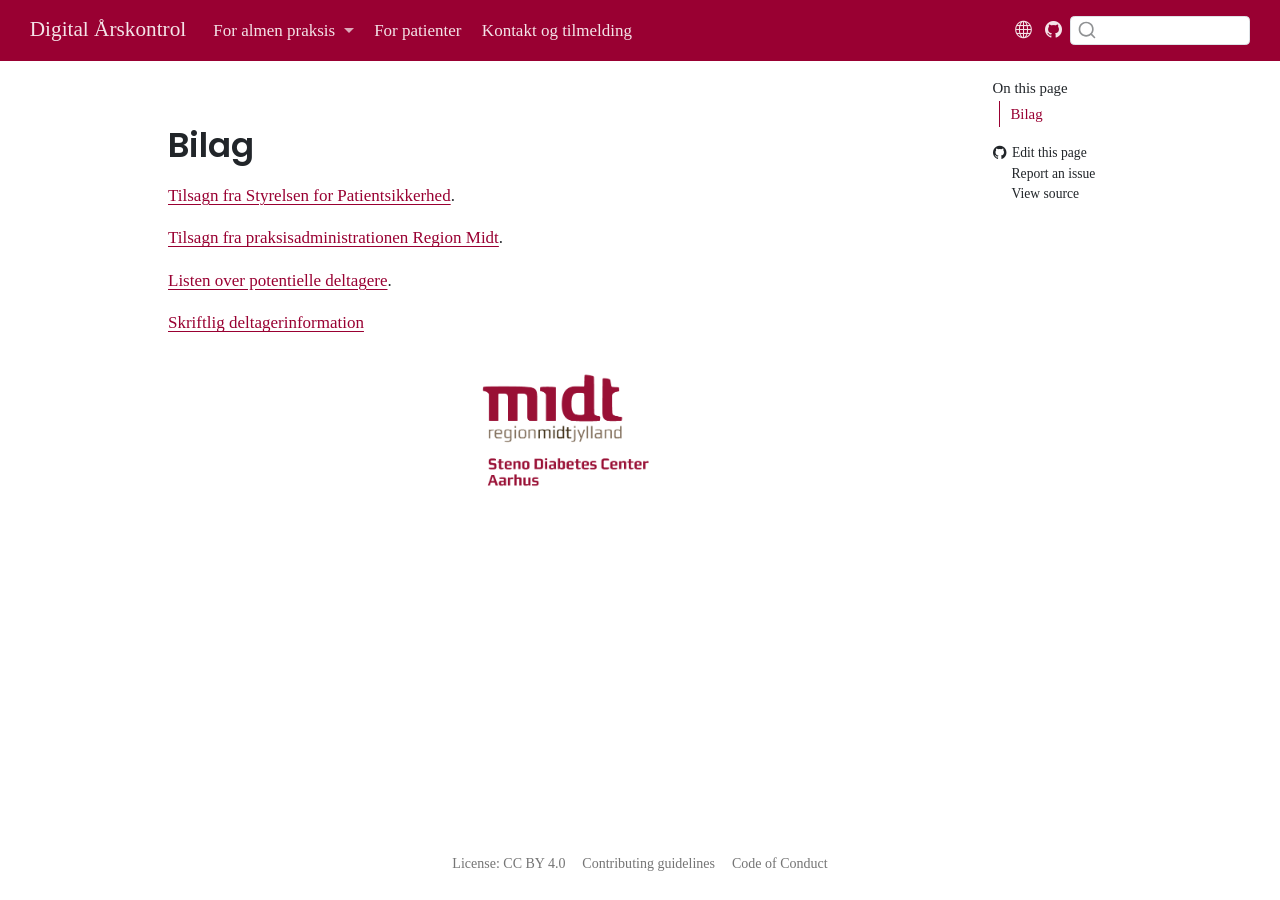
==== bilag.html @ 3ee619b7 "Built site for gh-pages" ====
<!DOCTYPE html>
<html xmlns="http://www.w3.org/1999/xhtml" lang="en" xml:lang="en"><head>

<meta charset="utf-8">
<meta name="generator" content="quarto-1.10.18">

<meta name="viewport" content="width=device-width, initial-scale=1.0, user-scalable=yes">


<title>bilag – Digital Årskontrol</title>
<style>
/* Default styles provided by pandoc.
** See https://pandoc.org/MANUAL.html#variables-for-html for config info.
*/
span.smallcaps{font-variant: small-caps;}
div.columns{display: flex; gap: 1.5em;}
div.column{flex: auto;}
@media screen {
div.columns{gap: min(4vw, 1.5em);}
div.column{overflow-x: auto;}
}
div.hanging-indent{margin-left: 1.5em; text-indent: -1.5em;}
ul.task-list{list-style: none;}
ul.task-list li input[type="checkbox"] {
  width: 0.8em;
  margin: 0 0.8em 0.2em -1em; /* quarto-specific, see https://github.com/quarto-dev/quarto-cli/issues/4556 */ 
  vertical-align: middle;
}
</style>


<script src="site_libs/quarto-nav/quarto-nav.js"></script>
<script src="site_libs/clipboard/clipboard.min.js"></script>
<script src="site_libs/quarto-search/autocomplete.umd.js"></script>
<script src="site_libs/quarto-search/fuse.min.js"></script>
<script src="site_libs/quarto-search/quarto-search.js"></script>
<meta name="quarto:offset" content="./">
<script src="site_libs/quarto-html/quarto.js" type="module"></script>
<script src="site_libs/quarto-html/tabsets/tabsets.js" type="module"></script>
<script src="site_libs/quarto-html/popper.min.js"></script>
<script src="site_libs/quarto-html/tippy.umd.min.js"></script>
<script src="site_libs/quarto-html/anchor.min.js"></script>
<link href="site_libs/quarto-html/tippy.css" rel="stylesheet">
<link href="site_libs/quarto-html/quarto-syntax-highlighting-6a537fba8eaf0f87500e2e8a30aa56d9.css" rel="stylesheet" class="quarto-color-scheme" id="quarto-text-highlighting-styles">
<link href="site_libs/quarto-html/quarto-syntax-highlighting-dark-b540b6f04bd439ed7a1e576ece92db15.css" rel="stylesheet" class="quarto-color-scheme quarto-color-alternate" id="quarto-text-highlighting-styles">
<link href="site_libs/quarto-html/quarto-syntax-highlighting-6a537fba8eaf0f87500e2e8a30aa56d9.css" rel="stylesheet" class="quarto-color-scheme-extra" id="quarto-text-highlighting-styles">
<script src="site_libs/bootstrap/bootstrap.min.js"></script>
<link href="site_libs/bootstrap/bootstrap-icons.css" rel="stylesheet">
<link href="site_libs/bootstrap/bootstrap-2b7deeaa5066f320f61ca3f74873b602.min.css" rel="stylesheet" append-hash="true" class="quarto-color-scheme" id="quarto-bootstrap" data-mode="light">
<link href="site_libs/bootstrap/bootstrap-dark-0036a1c053b35951e8bd980db499c8ec.min.css" rel="stylesheet" append-hash="true" class="quarto-color-scheme quarto-color-alternate" id="quarto-bootstrap" data-mode="light">
<link href="site_libs/bootstrap/bootstrap-2b7deeaa5066f320f61ca3f74873b602.min.css" rel="stylesheet" append-hash="true" class="quarto-color-scheme-extra" id="quarto-bootstrap" data-mode="light">
<script id="quarto-search-options" type="application/json">{
  "location": "navbar",
  "copy-button": false,
  "collapse-after": 3,
  "panel-placement": "end",
  "type": "textbox",
  "limit": 50,
  "keyboard-shortcut": [
    "f",
    "/",
    "s"
  ],
  "language": {
    "search-no-results-text": "No results",
    "search-matching-documents-text": "matching documents",
    "search-copy-link-title": "Copy link to search",
    "search-hide-matches-text": "Hide additional matches",
    "search-more-match-text": "more match in this document",
    "search-more-matches-text": "more matches in this document",
    "search-clear-button-title": "Clear",
    "search-text-placeholder": "",
    "search-detached-cancel-button-title": "Cancel",
    "search-submit-button-title": "Submit",
    "search-label": "Search"
  }
}</script>


</head>

<body class="nav-fixed quarto-light">

<div id="quarto-search-results"></div>
  <header id="quarto-header" class="headroom fixed-top">
    <nav class="navbar navbar-expand-lg " data-bs-theme="dark">
      <div class="navbar-container container-fluid">
      <div class="navbar-brand-container mx-auto">
    <a class="navbar-brand" href="./index.html">
    <span class="navbar-title">Digital Årskontrol</span>
    </a>
  </div>
            <div id="quarto-search" class="" title="Search"></div>
          <button class="navbar-toggler" type="button" data-bs-toggle="collapse" data-bs-target="#navbarCollapse" aria-controls="navbarCollapse" role="menu" aria-expanded="false" aria-label="Toggle navigation" onclick="if (window.quartoToggleHeadroom) { window.quartoToggleHeadroom(); }">
  <span class="navbar-toggler-icon"></span>
</button>
          <div class="collapse navbar-collapse" id="navbarCollapse">
            <ul class="navbar-nav navbar-nav-scroll me-auto">
  <li class="nav-item dropdown ">
    <a class="nav-link dropdown-toggle" href="#" id="nav-menu-for-almen-praksis" role="link" data-bs-toggle="dropdown" aria-expanded="false">
 <span class="menu-text">For almen praksis</span>
    </a>
    <ul class="dropdown-menu" aria-labelledby="nav-menu-for-almen-praksis">    
        <li>
    <a class="dropdown-item" href="./for-almen-praksis.html">
 <span class="dropdown-text">For almen praksis</span></a>
  </li>  
        <li>
    <a class="dropdown-item" href="./mere-om-projektet.html">
 <span class="dropdown-text">Mere om projektet</span></a>
  </li>  
        <li>
    <a class="dropdown-item" href="./bilag.html">
 <span class="dropdown-text">Bilag</span></a>
  </li>  
    </ul>
  </li>
  <li class="nav-item">
    <a class="nav-link" href="./for-patienter.html"> 
<span class="menu-text">For patienter</span></a>
  </li>  
  <li class="nav-item">
    <a class="nav-link" href="./kontakt.html"> 
<span class="menu-text">Kontakt og tilmelding</span></a>
  </li>  
</ul>
          </div> <!-- /navcollapse -->
            <div class="quarto-navbar-tools">
    <a href="https://steno-aarhus.github.io" title="" class="quarto-navigation-tool px-1" aria-label="Globe icon: Link to the Steno Aarhus GitHub landing webpage for all other Steno Aarhus projects"><i class="bi bi-globe"></i></a>
    <a href="https://github.com/steno-aarhus/digital-aarskontrol" title="" class="quarto-navigation-tool px-1" aria-label=""><i class="bi bi-github"></i></a>
</div>
      </div> <!-- /container-fluid -->
    </nav>
</header>
<!-- content -->
<div id="quarto-content" class="quarto-container page-columns page-rows-contents page-layout-article page-navbar">
<!-- sidebar -->
<!-- margin-sidebar -->
    <div id="quarto-margin-sidebar" class="sidebar margin-sidebar">
        <nav id="TOC" role="doc-toc" class="toc-active">
    <h2 id="toc-title">On this page</h2>
   
  <ul>
  <li><a href="#bilag" id="toc-bilag" class="nav-link active" data-scroll-target="#bilag">Bilag</a></li>
  </ul>
<div class="toc-actions"><ul><li><a href="https://github.com/steno-aarhus/digital-aarskontrol/edit/main/bilag.qmd" class="toc-action"><i class="bi bi-github"></i>Edit this page</a></li><li><a href="https://github.com/steno-aarhus/digital-aarskontrol/issues/new" class="toc-action"><i class="bi empty"></i>Report an issue</a></li><li><a href="https://github.com/steno-aarhus/digital-aarskontrol/blob/main/bilag.qmd" class="toc-action"><i class="bi empty"></i>View source</a></li></ul></div></nav>
    </div>
<!-- main -->
<main class="content" id="quarto-document-content"><header id="title-block-header" class="quarto-title-block"></header>




<section id="bilag" class="level1">
<h1>Bilag</h1>
<p><a href="https://drive.google.com/file/d/1lb2u4u6OQ1_8lsbzrB3dbheP6NS4rtYb/view?usp=sharing">Tilsagn fra Styrelsen for Patientsikkerhed</a>.</p>
<p><a href="https://drive.google.com/file/d/1naj3i651xArDDLVoObYqJye5XATgmdpR/view?usp=sharing">Tilsagn fra praksisadministrationen Region Midt</a>.</p>
<p><a href="https://drive.google.com/file/d/1-sNtS9V3llMdWWPsRGAHAzpG24nXJKzT/view?usp=sharing">Listen over potentielle deltagere</a>.</p>
<p><a href="https://github.com/steno-aarhus/digital-aarskontrol/blob/main/dokumenter/Bilag5.%20Skriftlig%20Deltagerinformation.%20Version%202%2005052026%20REN.pdf">Skriftlig deltagerinformation</a></p>
<div class="text-center">
<p><img src="./images/rm-logo.png" class="img-fluid" width="200"></p>
</div>


</section>

</main> <!-- /main -->
<script id="quarto-html-after-body" type="application/javascript">
  window.document.addEventListener("DOMContentLoaded", function (event) {
    const icon = "";
    const anchorJS = new window.AnchorJS();
    anchorJS.options = {
      placement: 'right',
      icon: icon
    };
    anchorJS.add('.anchored');
    const isCodeAnnotation = (el) => {
      for (const clz of el.classList) {
        if (clz.startsWith('code-annotation-')) {                     
          return true;
        }
      }
      return false;
    }
    const onCopySuccess = function(e) {
      // button target
      const button = e.trigger;
      // don't keep focus
      button.blur();
      // flash "checked"
      button.classList.add('code-copy-button-checked');
      var currentTitle = button.getAttribute("title");
      button.setAttribute("title", "Copied!");
      let tooltip;
      if (window.bootstrap) {
        button.setAttribute("data-bs-toggle", "tooltip");
        button.setAttribute("data-bs-placement", "left");
        button.setAttribute("data-bs-title", "Copied!");
        tooltip = new bootstrap.Tooltip(button, 
          { trigger: "manual", 
            customClass: "code-copy-button-tooltip",
            offset: [0, -8]});
        tooltip.show();    
      }
      setTimeout(function() {
        if (tooltip) {
          tooltip.hide();
          button.removeAttribute("data-bs-title");
          button.removeAttribute("data-bs-toggle");
          button.removeAttribute("data-bs-placement");
        }
        button.setAttribute("title", currentTitle);
        button.classList.remove('code-copy-button-checked');
      }, 1000);
      // clear code selection
      e.clearSelection();
    }
    const getTextToCopy = function(trigger) {
      const outerScaffold = trigger.parentElement.cloneNode(true);
      const codeEl = outerScaffold.querySelector('code');
      for (const childEl of codeEl.children) {
        if (isCodeAnnotation(childEl)) {
          childEl.remove();
        }
      }
      return codeEl.innerText;
    }
    const clipboard = new window.ClipboardJS('.code-copy-button:not([data-in-quarto-modal])', {
      text: getTextToCopy
    });
    clipboard.on('success', onCopySuccess);
    if (window.document.getElementById('quarto-embedded-source-code-modal')) {
      const clipboardModal = new window.ClipboardJS('.code-copy-button[data-in-quarto-modal]', {
        text: getTextToCopy,
        container: window.document.getElementById('quarto-embedded-source-code-modal')
      });
      clipboardModal.on('success', onCopySuccess);
    }
      var localhostRegex = new RegExp(/^(?:http|https):\/\/localhost\:?[0-9]*\//);
      var mailtoRegex = new RegExp(/^mailto:/);
        var filterRegex = new RegExp("https:\/\/steno-aarhus\.github\.io\/digital-aarskontrol\/");
      var isInternal = (href) => {
          return filterRegex.test(href) || localhostRegex.test(href) || mailtoRegex.test(href);
      }
      // Inspect non-navigation links and adorn them if external
     var links = window.document.querySelectorAll('a[href]:not(.nav-link):not(.navbar-brand):not(.toc-action):not(.sidebar-link):not(.sidebar-item-toggle):not(.pagination-link):not(.no-external):not([aria-hidden]):not(.dropdown-item):not(.quarto-navigation-tool):not(.about-link)');
      for (var i=0; i<links.length; i++) {
        const link = links[i];
        if (!isInternal(link.href)) {
          // undo the damage that might have been done by quarto-nav.js in the case of
          // links that we want to consider external
          if (link.dataset.originalHref !== undefined) {
            link.href = link.dataset.originalHref;
          }
        }
      }
    function tippyHover(el, contentFn, onTriggerFn, onUntriggerFn) {
      const config = {
        allowHTML: true,
        maxWidth: 500,
        delay: 100,
        arrow: false,
        appendTo: function(el) {
            return el.parentElement;
        },
        interactive: true,
        interactiveBorder: 10,
        theme: 'quarto',
        placement: 'bottom-start',
      };
      if (contentFn) {
        config.content = contentFn;
      }
      if (onTriggerFn) {
        config.onTrigger = onTriggerFn;
      }
      if (onUntriggerFn) {
        config.onUntrigger = onUntriggerFn;
      }
      window.tippy(el, config); 
    }
    const noterefs = window.document.querySelectorAll('a[role="doc-noteref"]');
    for (var i=0; i<noterefs.length; i++) {
      const ref = noterefs[i];
      tippyHover(ref, function() {
        // use id or data attribute instead here
        let href = ref.getAttribute('data-footnote-href') || ref.getAttribute('href');
        try { href = new URL(href).hash; } catch {}
        const id = href.replace(/^#\/?/, "");
        const note = window.document.getElementById(id);
        if (note) {
          return note.innerHTML;
        } else {
          return "";
        }
      });
    }
    const xrefs = window.document.querySelectorAll('a.quarto-xref');
    const processXRef = (id, note) => {
      // Strip column container classes
      const stripColumnClz = (el) => {
        el.classList.remove("page-full", "page-columns");
        if (el.children) {
          for (const child of el.children) {
            stripColumnClz(child);
          }
        }
      }
      stripColumnClz(note)
      if (id === null || id.startsWith('sec-')) {
        // Special case sections, only their first couple elements
        const container = document.createElement("div");
        if (note.children && note.children.length > 2) {
          container.appendChild(note.children[0].cloneNode(true));
          for (let i = 1; i < note.children.length; i++) {
            const child = note.children[i];
            if (child.tagName === "P" && child.innerText === "") {
              continue;
            } else {
              container.appendChild(child.cloneNode(true));
              break;
            }
          }
          if (window.Quarto?.typesetMath) {
            window.Quarto.typesetMath(container);
          }
          return container.innerHTML
        } else {
          if (window.Quarto?.typesetMath) {
            window.Quarto.typesetMath(note);
          }
          return note.innerHTML;
        }
      } else {
        // Remove any anchor links if they are present
        const anchorLink = note.querySelector('a.anchorjs-link');
        if (anchorLink) {
          anchorLink.remove();
        }
        if (window.Quarto?.typesetMath) {
          window.Quarto.typesetMath(note);
        }
        if (note.classList.contains("callout")) {
          return note.outerHTML;
        } else {
          return note.innerHTML;
        }
      }
    }
    for (var i=0; i<xrefs.length; i++) {
      const xref = xrefs[i];
      tippyHover(xref, undefined, function(instance) {
        instance.disable();
        let url = xref.getAttribute('href');
        let hash = undefined; 
        if (url.startsWith('#')) {
          hash = url;
        } else {
          try { hash = new URL(url).hash; } catch {}
        }
        if (hash) {
          const id = hash.replace(/^#\/?/, "");
          const note = window.document.getElementById(id);
          if (note !== null) {
            try {
              const html = processXRef(id, note.cloneNode(true));
              instance.setContent(html);
            } finally {
              instance.enable();
              instance.show();
            }
          } else {
            // See if we can fetch this
            fetch(url.split('#')[0])
            .then(res => res.text())
            .then(html => {
              const parser = new DOMParser();
              const htmlDoc = parser.parseFromString(html, "text/html");
              const note = htmlDoc.getElementById(id);
              if (note !== null) {
                const html = processXRef(id, note);
                instance.setContent(html);
              } 
            }).finally(() => {
              instance.enable();
              instance.show();
            });
          }
        } else {
          // See if we can fetch a full url (with no hash to target)
          // This is a special case and we should probably do some content thinning / targeting
          fetch(url)
          .then(res => res.text())
          .then(html => {
            const parser = new DOMParser();
            const htmlDoc = parser.parseFromString(html, "text/html");
            const note = htmlDoc.querySelector('main.content');
            if (note !== null) {
              // This should only happen for chapter cross references
              // (since there is no id in the URL)
              // remove the first header
              if (note.children.length > 0 && note.children[0].tagName === "HEADER") {
                note.children[0].remove();
              }
              const html = processXRef(null, note);
              instance.setContent(html);
            } 
          }).finally(() => {
            instance.enable();
            instance.show();
          });
        }
      }, function(instance) {
      });
    }
        let selectedAnnoteEl;
        const selectorForAnnotation = ( cell, annotation) => {
          let cellAttr = 'data-code-cell="' + cell + '"';
          let lineAttr = 'data-code-annotation="' +  annotation + '"';
          const selector = 'span[' + cellAttr + '][' + lineAttr + ']';
          return selector;
        }
        const selectCodeLines = (annoteEl) => {
          const doc = window.document;
          const targetCell = annoteEl.getAttribute("data-target-cell");
          const targetAnnotation = annoteEl.getAttribute("data-target-annotation");
          const annoteSpan = window.document.querySelector(selectorForAnnotation(targetCell, targetAnnotation));
          const lines = annoteSpan.getAttribute("data-code-lines").split(",");
          const lineIds = lines.map((line) => {
            return targetCell + "-" + line;
          })
          let top = null;
          let height = null;
          let parent = null;
          if (lineIds.length > 0) {
              //compute the position of the single el (top and bottom and make a div)
              const el = window.document.getElementById(lineIds[0]);
              top = el.offsetTop;
              height = el.offsetHeight;
              parent = el.parentElement.parentElement;
            if (lineIds.length > 1) {
              const lastEl = window.document.getElementById(lineIds[lineIds.length - 1]);
              const bottom = lastEl.offsetTop + lastEl.offsetHeight;
              height = bottom - top;
            }
            if (top !== null && height !== null && parent !== null) {
              // cook up a div (if necessary) and position it 
              let div = window.document.getElementById("code-annotation-line-highlight");
              if (div === null) {
                div = window.document.createElement("div");
                div.setAttribute("id", "code-annotation-line-highlight");
                div.style.position = 'absolute';
                parent.appendChild(div);
              }
              div.style.top = top - 2 + "px";
              div.style.height = height + 4 + "px";
              div.style.left = 0;
              let gutterDiv = window.document.getElementById("code-annotation-line-highlight-gutter");
              if (gutterDiv === null) {
                gutterDiv = window.document.createElement("div");
                gutterDiv.setAttribute("id", "code-annotation-line-highlight-gutter");
                gutterDiv.style.position = 'absolute';
                const codeCell = window.document.getElementById(targetCell);
                const gutter = codeCell.querySelector('.code-annotation-gutter');
                gutter.appendChild(gutterDiv);
              }
              gutterDiv.style.top = top - 2 + "px";
              gutterDiv.style.height = height + 4 + "px";
            }
            selectedAnnoteEl = annoteEl;
          }
        };
        const unselectCodeLines = () => {
          const elementsIds = ["code-annotation-line-highlight", "code-annotation-line-highlight-gutter"];
          elementsIds.forEach((elId) => {
            const div = window.document.getElementById(elId);
            if (div) {
              div.remove();
            }
          });
          selectedAnnoteEl = undefined;
        };
          // Handle positioning of the toggle
      window.addEventListener(
        "resize",
        throttle(() => {
          elRect = undefined;
          if (selectedAnnoteEl) {
            selectCodeLines(selectedAnnoteEl);
          }
        }, 10)
      );
      function throttle(fn, ms) {
      let throttle = false;
      let timer;
        return (...args) => {
          if(!throttle) { // first call gets through
              fn.apply(this, args);
              throttle = true;
          } else { // all the others get throttled
              if(timer) clearTimeout(timer); // cancel #2
              timer = setTimeout(() => {
                fn.apply(this, args);
                timer = throttle = false;
              }, ms);
          }
        };
      }
        // Attach click handler to the DT
        const annoteDls = window.document.querySelectorAll('dt[data-target-cell]');
        for (const annoteDlNode of annoteDls) {
          annoteDlNode.addEventListener('click', (event) => {
            const clickedEl = event.target;
            if (clickedEl !== selectedAnnoteEl) {
              unselectCodeLines();
              const activeEl = window.document.querySelector('dt[data-target-cell].code-annotation-active');
              if (activeEl) {
                activeEl.classList.remove('code-annotation-active');
              }
              selectCodeLines(clickedEl);
              clickedEl.classList.add('code-annotation-active');
            } else {
              // Unselect the line
              unselectCodeLines();
              clickedEl.classList.remove('code-annotation-active');
            }
          });
        }
    const findCites = (el) => {
      const parentEl = el.parentElement;
      if (parentEl) {
        const cites = parentEl.dataset.cites;
        if (cites) {
          return {
            el,
            cites: cites.split(' ')
          };
        } else {
          return findCites(el.parentElement)
        }
      } else {
        return undefined;
      }
    };
    var bibliorefs = window.document.querySelectorAll('a[role="doc-biblioref"]');
    for (var i=0; i<bibliorefs.length; i++) {
      const ref = bibliorefs[i];
      const citeInfo = findCites(ref);
      if (citeInfo) {
        tippyHover(citeInfo.el, function() {
          var popup = window.document.createElement('div');
          citeInfo.cites.forEach(function(cite) {
            var citeDiv = window.document.createElement('div');
            citeDiv.classList.add('hanging-indent');
            citeDiv.classList.add('csl-entry');
            var biblioDiv = window.document.getElementById('ref-' + cite);
            if (biblioDiv) {
              citeDiv.innerHTML = biblioDiv.innerHTML;
            }
            popup.appendChild(citeDiv);
          });
          return popup.innerHTML;
        });
      }
    }
  });
  </script>
</div> <!-- /content -->
<footer class="footer">
  <div class="nav-footer">
    <div class="nav-footer-left">
      &nbsp;
    </div>   
    <div class="nav-footer-center">
      <ul class="footer-items list-unstyled">
    <li class="nav-item">
    <a class="nav-link" href="https://creativecommons.org/licenses/by/4.0/">
<p>License: CC BY 4.0</p>
</a>
  </li>  
    <li class="nav-item">
    <a class="nav-link" href="https://steno-aarhus.github.io/research/CONTRIBUTING.html">
<p>Contributing guidelines</p>
</a>
  </li>  
    <li class="nav-item">
    <a class="nav-link" href="https://steno-aarhus.github.io/research/CODE_OF_CONDUCT.html">
<p>Code of Conduct</p>
</a>
  </li>  
</ul>
    <div class="toc-actions d-sm-block d-md-none"><ul><li><a href="https://github.com/steno-aarhus/digital-aarskontrol/edit/main/bilag.qmd" class="toc-action"><i class="bi bi-github"></i>Edit this page</a></li><li><a href="https://github.com/steno-aarhus/digital-aarskontrol/issues/new" class="toc-action"><i class="bi empty"></i>Report an issue</a></li><li><a href="https://github.com/steno-aarhus/digital-aarskontrol/blob/main/bilag.qmd" class="toc-action"><i class="bi empty"></i>View source</a></li></ul></div></div>
    <div class="nav-footer-right">
      &nbsp;
    </div>
  </div>
</footer>




</body></html>
---- site_libs/quarto-html/tippy.css ----
.tippy-box[data-animation=fade][data-state=hidden]{opacity:0}[data-tippy-root]{max-width:calc(100vw - 10px)}.tippy-box{position:relative;background-color:#333;color:#fff;border-radius:4px;font-size:14px;line-height:1.4;white-space:normal;outline:0;transition-property:transform,visibility,opacity}.tippy-box[data-placement^=top]>.tippy-arrow{bottom:0}.tippy-box[data-placement^=top]>.tippy-arrow:before{bottom:-7px;left:0;border-width:8px 8px 0;border-top-color:initial;transform-origin:center top}.tippy-box[data-placement^=bottom]>.tippy-arrow{top:0}.tippy-box[data-placement^=bottom]>.tippy-arrow:before{top:-7px;left:0;border-width:0 8px 8px;border-bottom-color:initial;transform-origin:center bottom}.tippy-box[data-placement^=left]>.tippy-arrow{right:0}.tippy-box[data-placement^=left]>.tippy-arrow:before{border-width:8px 0 8px 8px;border-left-color:initial;right:-7px;transform-origin:center left}.tippy-box[data-placement^=right]>.tippy-arrow{left:0}.tippy-box[data-placement^=right]>.tippy-arrow:before{left:-7px;border-width:8px 8px 8px 0;border-right-color:initial;transform-origin:center right}.tippy-box[data-inertia][data-state=visible]{transition-timing-function:cubic-bezier(.54,1.5,.38,1.11)}.tippy-arrow{width:16px;height:16px;color:#333}.tippy-arrow:before{content:"";position:absolute;border-color:transparent;border-style:solid}.tippy-content{position:relative;padding:5px 9px;z-index:1}
---- site_libs/quarto-html/quarto-syntax-highlighting-6a537fba8eaf0f87500e2e8a30aa56d9.css ----
/* quarto syntax highlight colors */
:root {
  --quarto-hl-ot-color: #003B4F;
  --quarto-hl-at-color: #657422;
  --quarto-hl-ss-color: #20794D;
  --quarto-hl-an-color: #5E5E5E;
  --quarto-hl-fu-color: #4758AB;
  --quarto-hl-st-color: #20794D;
  --quarto-hl-cf-color: #003B4F;
  --quarto-hl-op-color: #5E5E5E;
  --quarto-hl-er-color: #AD0000;
  --quarto-hl-bn-color: #AD0000;
  --quarto-hl-al-color: #AD0000;
  --quarto-hl-va-color: #111111;
  --quarto-hl-bu-color: inherit;
  --quarto-hl-ex-color: inherit;
  --quarto-hl-pp-color: #AD0000;
  --quarto-hl-in-color: #5E5E5E;
  --quarto-hl-vs-color: #20794D;
  --quarto-hl-wa-color: #5E5E5E;
  --quarto-hl-do-color: #5E5E5E;
  --quarto-hl-im-color: #00769E;
  --quarto-hl-ch-color: #20794D;
  --quarto-hl-dt-color: #AD0000;
  --quarto-hl-fl-color: #AD0000;
  --quarto-hl-co-color: #5E5E5E;
  --quarto-hl-cv-color: #5E5E5E;
  --quarto-hl-cn-color: #8f5902;
  --quarto-hl-sc-color: #5E5E5E;
  --quarto-hl-dv-color: #AD0000;
  --quarto-hl-kw-color: #003B4F;
}

/* other quarto variables */
:root {
  --quarto-font-monospace: roboto mono;
}

/* syntax highlight based on Pandoc's rules */
pre > code.sourceCode > span {
  color: #003B4F;
}

code.sourceCode > span {
  color: #003B4F;
}

div.sourceCode,
div.sourceCode pre.sourceCode {
  color: #003B4F;
}

/* Normal */
code span {
  color: #003B4F;
}

/* Alert */
code span.al {
  color: #AD0000;
  font-style: inherit;
}

/* Annotation */
code span.an {
  color: #5E5E5E;
  font-style: inherit;
}

/* Attribute */
code span.at {
  color: #657422;
  font-style: inherit;
}

/* BaseN */
code span.bn {
  color: #AD0000;
  font-style: inherit;
}

/* BuiltIn */
code span.bu {
  font-style: inherit;
}

/* ControlFlow */
code span.cf {
  color: #003B4F;
  font-weight: bold;
  font-style: inherit;
}

/* Char */
code span.ch {
  color: #20794D;
  font-style: inherit;
}

/* Constant */
code span.cn {
  color: #8f5902;
  font-style: inherit;
}

/* Comment */
code span.co {
  color: #5E5E5E;
  font-style: inherit;
}

/* CommentVar */
code span.cv {
  color: #5E5E5E;
  font-style: italic;
}

/* Documentation */
code span.do {
  color: #5E5E5E;
  font-style: italic;
}

/* DataType */
code span.dt {
  color: #AD0000;
  font-style: inherit;
}

/* DecVal */
code span.dv {
  color: #AD0000;
  font-style: inherit;
}

/* Error */
code span.er {
  color: #AD0000;
  font-style: inherit;
}

/* Extension */
code span.ex {
  font-style: inherit;
}

/* Float */
code span.fl {
  color: #AD0000;
  font-style: inherit;
}

/* Function */
code span.fu {
  color: #4758AB;
  font-style: inherit;
}

/* Import */
code span.im {
  color: #00769E;
  font-style: inherit;
}

/* Information */
code span.in {
  color: #5E5E5E;
  font-style: inherit;
}

/* Keyword */
code span.kw {
  color: #003B4F;
  font-weight: bold;
  font-style: inherit;
}

/* Operator */
code span.op {
  color: #5E5E5E;
  font-style: inherit;
}

/* Other */
code span.ot {
  color: #003B4F;
  font-style: inherit;
}

/* Preprocessor */
code span.pp {
  color: #AD0000;
  font-style: inherit;
}

/* SpecialChar */
code span.sc {
  color: #5E5E5E;
  font-style: inherit;
}

/* SpecialString */
code span.ss {
  color: #20794D;
  font-style: inherit;
}

/* String */
code span.st {
  color: #20794D;
  font-style: inherit;
}

/* Variable */
code span.va {
  color: #111111;
  font-style: inherit;
}

/* VerbatimString */
code span.vs {
  color: #20794D;
  font-style: inherit;
}

/* Warning */
code span.wa {
  color: #5E5E5E;
  font-style: italic;
}

.prevent-inlining {
  content: "</";
}

/*# sourceMappingURL=0730051e24b3b1b7163f51deb0c19a78.css.map */
---- site_libs/quarto-html/quarto-syntax-highlighting-dark-b540b6f04bd439ed7a1e576ece92db15.css ----
/* quarto syntax highlight colors */
:root {
  --quarto-hl-al-color: #f07178;
  --quarto-hl-an-color: #d4d0ab;
  --quarto-hl-at-color: #00e0e0;
  --quarto-hl-bn-color: #d4d0ab;
  --quarto-hl-bu-color: #abe338;
  --quarto-hl-ch-color: #abe338;
  --quarto-hl-co-color: #f8f8f2;
  --quarto-hl-cv-color: #ffd700;
  --quarto-hl-cn-color: #ffd700;
  --quarto-hl-cf-color: #ffa07a;
  --quarto-hl-dt-color: #ffa07a;
  --quarto-hl-dv-color: #d4d0ab;
  --quarto-hl-do-color: #f8f8f2;
  --quarto-hl-er-color: #f07178;
  --quarto-hl-ex-color: #00e0e0;
  --quarto-hl-fl-color: #d4d0ab;
  --quarto-hl-fu-color: #ffa07a;
  --quarto-hl-im-color: #abe338;
  --quarto-hl-in-color: #d4d0ab;
  --quarto-hl-kw-color: #ffa07a;
  --quarto-hl-op-color: #ffa07a;
  --quarto-hl-ot-color: #00e0e0;
  --quarto-hl-pp-color: #dcc6e0;
  --quarto-hl-re-color: #00e0e0;
  --quarto-hl-sc-color: #abe338;
  --quarto-hl-ss-color: #abe338;
  --quarto-hl-st-color: #abe338;
  --quarto-hl-va-color: #00e0e0;
  --quarto-hl-vs-color: #abe338;
  --quarto-hl-wa-color: #dcc6e0;
}

/* other quarto variables */
:root {
  --quarto-font-monospace: roboto mono;
}

/* syntax highlight based on Pandoc's rules */
pre > code.sourceCode > span {
  color: #f8f8f2;
}

code.sourceCode > span {
  color: #f8f8f2;
}

div.sourceCode,
div.sourceCode pre.sourceCode {
  color: #f8f8f2;
}

/* Normal */
code span {
  color: #f8f8f2;
}

/* Alert */
code span.al {
  color: #f07178;
}

/* Annotation */
code span.an {
  color: #d4d0ab;
}

/* Attribute */
code span.at {
  color: #00e0e0;
}

/* BaseN */
code span.bn {
  color: #d4d0ab;
}

/* BuiltIn */
code span.bu {
  color: #abe338;
}

/* ControlFlow */
code span.cf {
  font-weight: bold;
  color: #ffa07a;
}

/* Char */
code span.ch {
  color: #abe338;
}

/* Constant */
code span.cn {
  color: #ffd700;
}

/* Comment */
code span.co {
  font-style: italic;
  color: #f8f8f2;
}

/* CommentVar */
code span.cv {
  color: #ffd700;
}

/* Documentation */
code span.do {
  color: #f8f8f2;
}

/* DataType */
code span.dt {
  color: #ffa07a;
}

/* DecVal */
code span.dv {
  color: #d4d0ab;
}

/* Error */
code span.er {
  color: #f07178;
  text-decoration: underline;
}

/* Extension */
code span.ex {
  font-weight: bold;
  color: #00e0e0;
}

/* Float */
code span.fl {
  color: #d4d0ab;
}

/* Function */
code span.fu {
  color: #ffa07a;
}

/* Import */
code span.im {
  color: #abe338;
}

/* Information */
code span.in {
  color: #d4d0ab;
}

/* Keyword */
code span.kw {
  font-weight: bold;
  color: #ffa07a;
}

/* Operator */
code span.op {
  color: #ffa07a;
}

/* Other */
code span.ot {
  color: #00e0e0;
}

/* Preprocessor */
code span.pp {
  color: #dcc6e0;
}

/* RegionMarker */
code span.re {
  background-color: #f8f8f2;
  color: #00e0e0;
}

/* SpecialChar */
code span.sc {
  color: #abe338;
}

/* SpecialString */
code span.ss {
  color: #abe338;
}

/* String */
code span.st {
  color: #abe338;
}

/* Variable */
code span.va {
  color: #00e0e0;
}

/* VerbatimString */
code span.vs {
  color: #abe338;
}

/* Warning */
code span.wa {
  color: #dcc6e0;
}

.prevent-inlining {
  content: "</";
}

/*# sourceMappingURL=22e78934d0c250c3ec4a384a6e298e1d.css.map */
---- site_libs/quarto-html/quarto-syntax-highlighting-6a537fba8eaf0f87500e2e8a30aa56d9.css ----
/* quarto syntax highlight colors */
:root {
  --quarto-hl-ot-color: #003B4F;
  --quarto-hl-at-color: #657422;
  --quarto-hl-ss-color: #20794D;
  --quarto-hl-an-color: #5E5E5E;
  --quarto-hl-fu-color: #4758AB;
  --quarto-hl-st-color: #20794D;
  --quarto-hl-cf-color: #003B4F;
  --quarto-hl-op-color: #5E5E5E;
  --quarto-hl-er-color: #AD0000;
  --quarto-hl-bn-color: #AD0000;
  --quarto-hl-al-color: #AD0000;
  --quarto-hl-va-color: #111111;
  --quarto-hl-bu-color: inherit;
  --quarto-hl-ex-color: inherit;
  --quarto-hl-pp-color: #AD0000;
  --quarto-hl-in-color: #5E5E5E;
  --quarto-hl-vs-color: #20794D;
  --quarto-hl-wa-color: #5E5E5E;
  --quarto-hl-do-color: #5E5E5E;
  --quarto-hl-im-color: #00769E;
  --quarto-hl-ch-color: #20794D;
  --quarto-hl-dt-color: #AD0000;
  --quarto-hl-fl-color: #AD0000;
  --quarto-hl-co-color: #5E5E5E;
  --quarto-hl-cv-color: #5E5E5E;
  --quarto-hl-cn-color: #8f5902;
  --quarto-hl-sc-color: #5E5E5E;
  --quarto-hl-dv-color: #AD0000;
  --quarto-hl-kw-color: #003B4F;
}

/* other quarto variables */
:root {
  --quarto-font-monospace: roboto mono;
}

/* syntax highlight based on Pandoc's rules */
pre > code.sourceCode > span {
  color: #003B4F;
}

code.sourceCode > span {
  color: #003B4F;
}

div.sourceCode,
div.sourceCode pre.sourceCode {
  color: #003B4F;
}

/* Normal */
code span {
  color: #003B4F;
}

/* Alert */
code span.al {
  color: #AD0000;
  font-style: inherit;
}

/* Annotation */
code span.an {
  color: #5E5E5E;
  font-style: inherit;
}

/* Attribute */
code span.at {
  color: #657422;
  font-style: inherit;
}

/* BaseN */
code span.bn {
  color: #AD0000;
  font-style: inherit;
}

/* BuiltIn */
code span.bu {
  font-style: inherit;
}

/* ControlFlow */
code span.cf {
  color: #003B4F;
  font-weight: bold;
  font-style: inherit;
}

/* Char */
code span.ch {
  color: #20794D;
  font-style: inherit;
}

/* Constant */
code span.cn {
  color: #8f5902;
  font-style: inherit;
}

/* Comment */
code span.co {
  color: #5E5E5E;
  font-style: inherit;
}

/* CommentVar */
code span.cv {
  color: #5E5E5E;
  font-style: italic;
}

/* Documentation */
code span.do {
  color: #5E5E5E;
  font-style: italic;
}

/* DataType */
code span.dt {
  color: #AD0000;
  font-style: inherit;
}

/* DecVal */
code span.dv {
  color: #AD0000;
  font-style: inherit;
}

/* Error */
code span.er {
  color: #AD0000;
  font-style: inherit;
}

/* Extension */
code span.ex {
  font-style: inherit;
}

/* Float */
code span.fl {
  color: #AD0000;
  font-style: inherit;
}

/* Function */
code span.fu {
  color: #4758AB;
  font-style: inherit;
}

/* Import */
code span.im {
  color: #00769E;
  font-style: inherit;
}

/* Information */
code span.in {
  color: #5E5E5E;
  font-style: inherit;
}

/* Keyword */
code span.kw {
  color: #003B4F;
  font-weight: bold;
  font-style: inherit;
}

/* Operator */
code span.op {
  color: #5E5E5E;
  font-style: inherit;
}

/* Other */
code span.ot {
  color: #003B4F;
  font-style: inherit;
}

/* Preprocessor */
code span.pp {
  color: #AD0000;
  font-style: inherit;
}

/* SpecialChar */
code span.sc {
  color: #5E5E5E;
  font-style: inherit;
}

/* SpecialString */
code span.ss {
  color: #20794D;
  font-style: inherit;
}

/* String */
code span.st {
  color: #20794D;
  font-style: inherit;
}

/* Variable */
code span.va {
  color: #111111;
  font-style: inherit;
}

/* VerbatimString */
code span.vs {
  color: #20794D;
  font-style: inherit;
}

/* Warning */
code span.wa {
  color: #5E5E5E;
  font-style: italic;
}

.prevent-inlining {
  content: "</";
}

/*# sourceMappingURL=0730051e24b3b1b7163f51deb0c19a78.css.map */
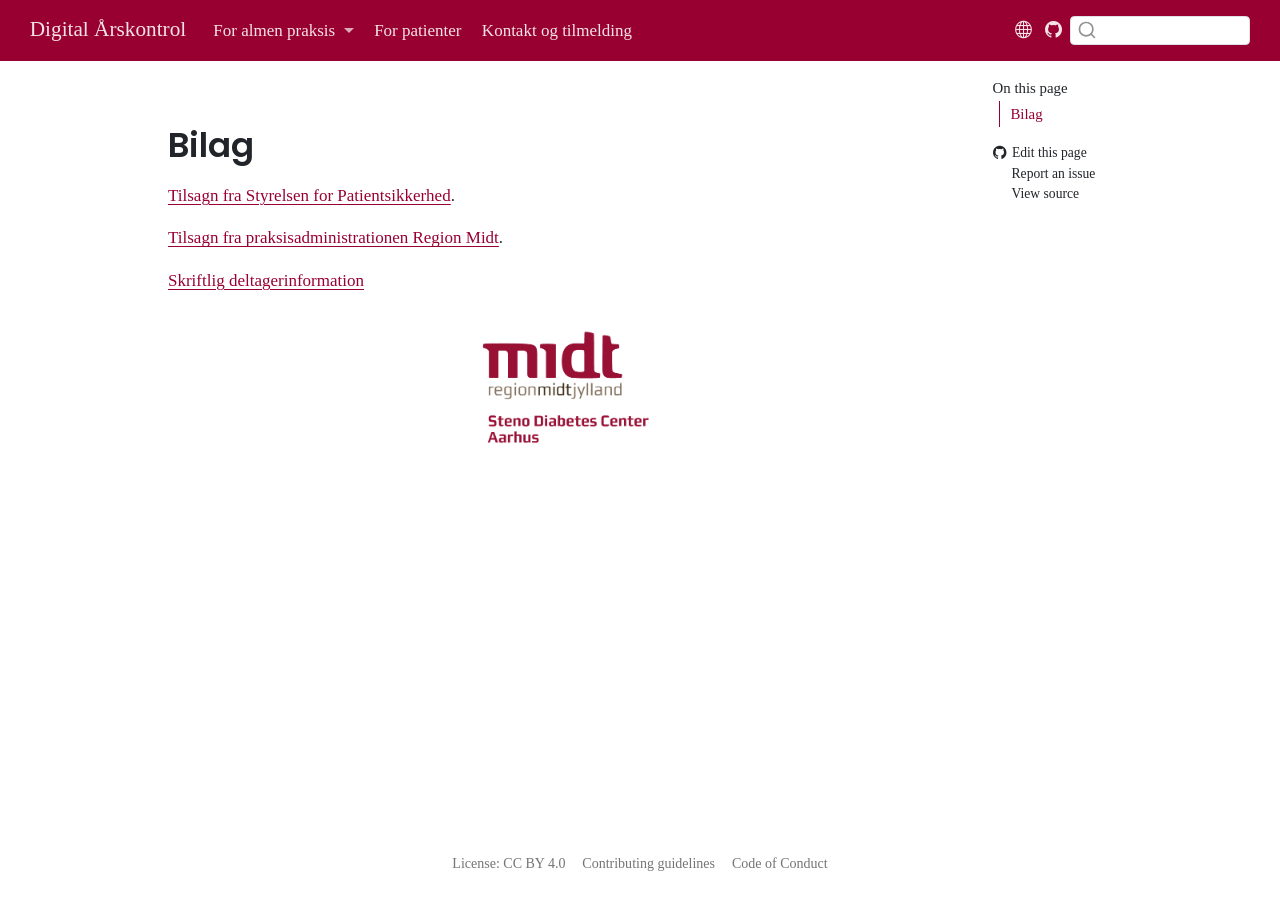
==== commit 9439a2ca: "Built site for gh-pages" ====
--- a/bilag.html
+++ b/bilag.html
@@ -153,9 +153,8 @@
 
 <section id="bilag" class="level1">
 <h1>Bilag</h1>
-<p><a href="https://drive.google.com/file/d/1lb2u4u6OQ1_8lsbzrB3dbheP6NS4rtYb/view?usp=sharing">Tilsagn fra Styrelsen for Patientsikkerhed</a>.</p>
-<p><a href="https://drive.google.com/file/d/1naj3i651xArDDLVoObYqJye5XATgmdpR/view?usp=sharing">Tilsagn fra praksisadministrationen Region Midt</a>.</p>
-<p><a href="https://drive.google.com/file/d/1-sNtS9V3llMdWWPsRGAHAzpG24nXJKzT/view?usp=sharing">Listen over potentielle deltagere</a>.</p>
+<p><a href="https://github.com/steno-aarhus/digital-aarskontrol/blob/main/dokumenter/Tilsagn%20fra%20Styrelsen%20for%20patientsikkerhed.pdf">Tilsagn fra Styrelsen for Patientsikkerhed</a>.</p>
+<p><a href="https://github.com/steno-aarhus/digital-aarskontrol/blob/main/dokumenter/Tilsagn%20fra%20praksisadministrationen.pdf">Tilsagn fra praksisadministrationen Region Midt</a>.</p>
 <p><a href="https://github.com/steno-aarhus/digital-aarskontrol/blob/main/dokumenter/Bilag5.%20Skriftlig%20Deltagerinformation.%20Version%202%2005052026%20REN.pdf">Skriftlig deltagerinformation</a></p>
 <div class="text-center">
 <p><img src="./images/rm-logo.png" class="img-fluid" width="200"></p>
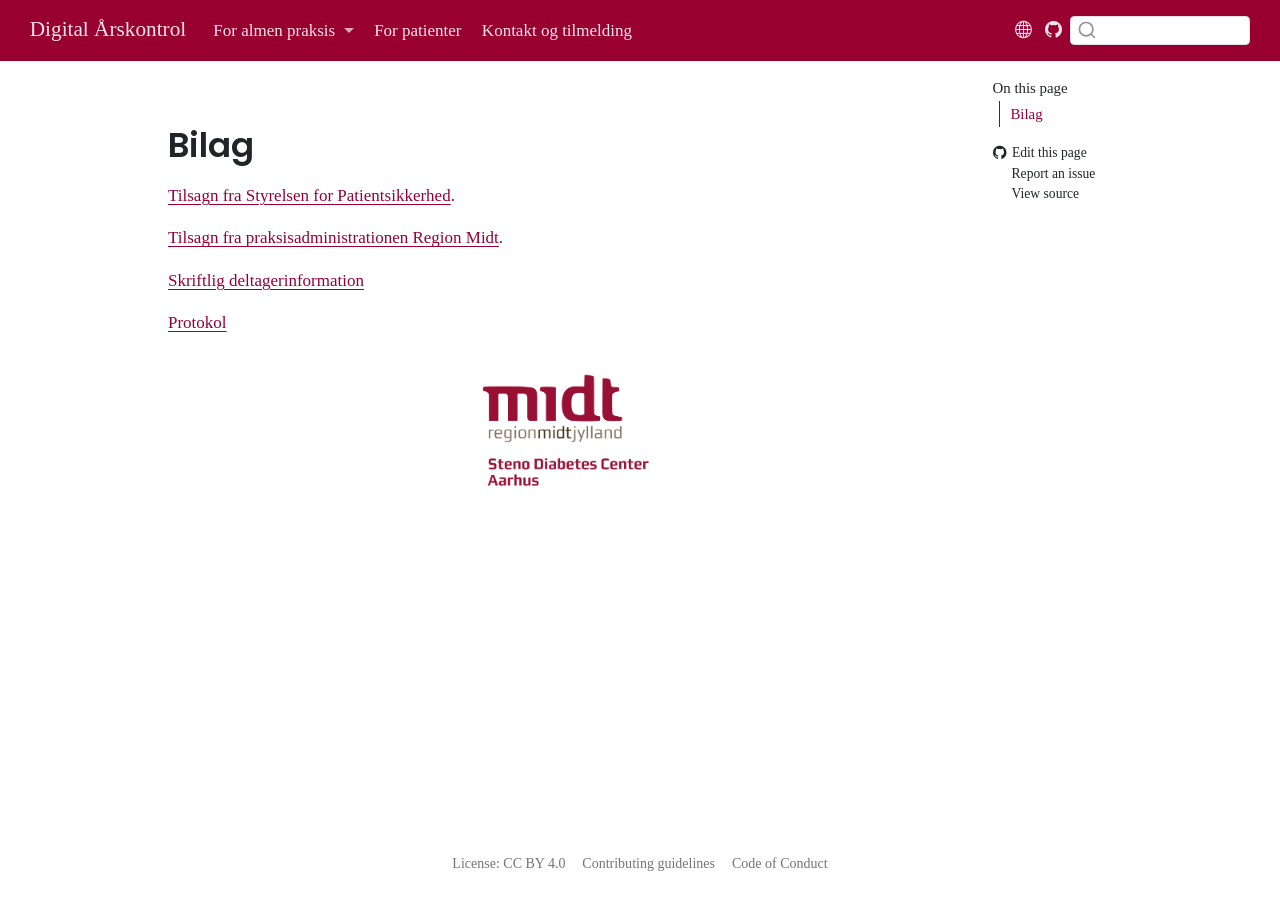
==== commit 6c5c693d: "Built site for gh-pages" ====
--- a/bilag.html
+++ b/bilag.html
@@ -46,9 +46,9 @@
 <link href="site_libs/quarto-html/quarto-syntax-highlighting-6a537fba8eaf0f87500e2e8a30aa56d9.css" rel="stylesheet" class="quarto-color-scheme-extra" id="quarto-text-highlighting-styles">
 <script src="site_libs/bootstrap/bootstrap.min.js"></script>
 <link href="site_libs/bootstrap/bootstrap-icons.css" rel="stylesheet">
-<link href="site_libs/bootstrap/bootstrap-2b7deeaa5066f320f61ca3f74873b602.min.css" rel="stylesheet" append-hash="true" class="quarto-color-scheme" id="quarto-bootstrap" data-mode="light">
-<link href="site_libs/bootstrap/bootstrap-dark-0036a1c053b35951e8bd980db499c8ec.min.css" rel="stylesheet" append-hash="true" class="quarto-color-scheme quarto-color-alternate" id="quarto-bootstrap" data-mode="light">
-<link href="site_libs/bootstrap/bootstrap-2b7deeaa5066f320f61ca3f74873b602.min.css" rel="stylesheet" append-hash="true" class="quarto-color-scheme-extra" id="quarto-bootstrap" data-mode="light">
+<link href="site_libs/bootstrap/bootstrap-8ee26c96558570be88415d768fda4919.min.css" rel="stylesheet" append-hash="true" class="quarto-color-scheme" id="quarto-bootstrap" data-mode="light">
+<link href="site_libs/bootstrap/bootstrap-dark-0279537d664e9de6d0ba48d8d1ad7f9a.min.css" rel="stylesheet" append-hash="true" class="quarto-color-scheme quarto-color-alternate" id="quarto-bootstrap" data-mode="light">
+<link href="site_libs/bootstrap/bootstrap-8ee26c96558570be88415d768fda4919.min.css" rel="stylesheet" append-hash="true" class="quarto-color-scheme-extra" id="quarto-bootstrap" data-mode="light">
 <script id="quarto-search-options" type="application/json">{
   "location": "navbar",
   "copy-button": false,
@@ -156,6 +156,7 @@
 <p><a href="https://github.com/steno-aarhus/digital-aarskontrol/blob/main/dokumenter/Tilsagn%20fra%20Styrelsen%20for%20patientsikkerhed.pdf">Tilsagn fra Styrelsen for Patientsikkerhed</a>.</p>
 <p><a href="https://github.com/steno-aarhus/digital-aarskontrol/blob/main/dokumenter/Tilsagn%20fra%20praksisadministrationen.pdf">Tilsagn fra praksisadministrationen Region Midt</a>.</p>
 <p><a href="https://github.com/steno-aarhus/digital-aarskontrol/blob/main/dokumenter/Bilag5.%20Skriftlig%20Deltagerinformation.%20Version%202%2005052026%20REN.pdf">Skriftlig deltagerinformation</a></p>
+<p><a href="https://github.com/steno-aarhus/digital-aarskontrol/blob/main/dokumenter/ProtokolDigital%C3%A5rskontrol.pdf">Protokol</a></p>
 <div class="text-center">
 <p><img src="./images/rm-logo.png" class="img-fluid" width="200"></p>
 </div>
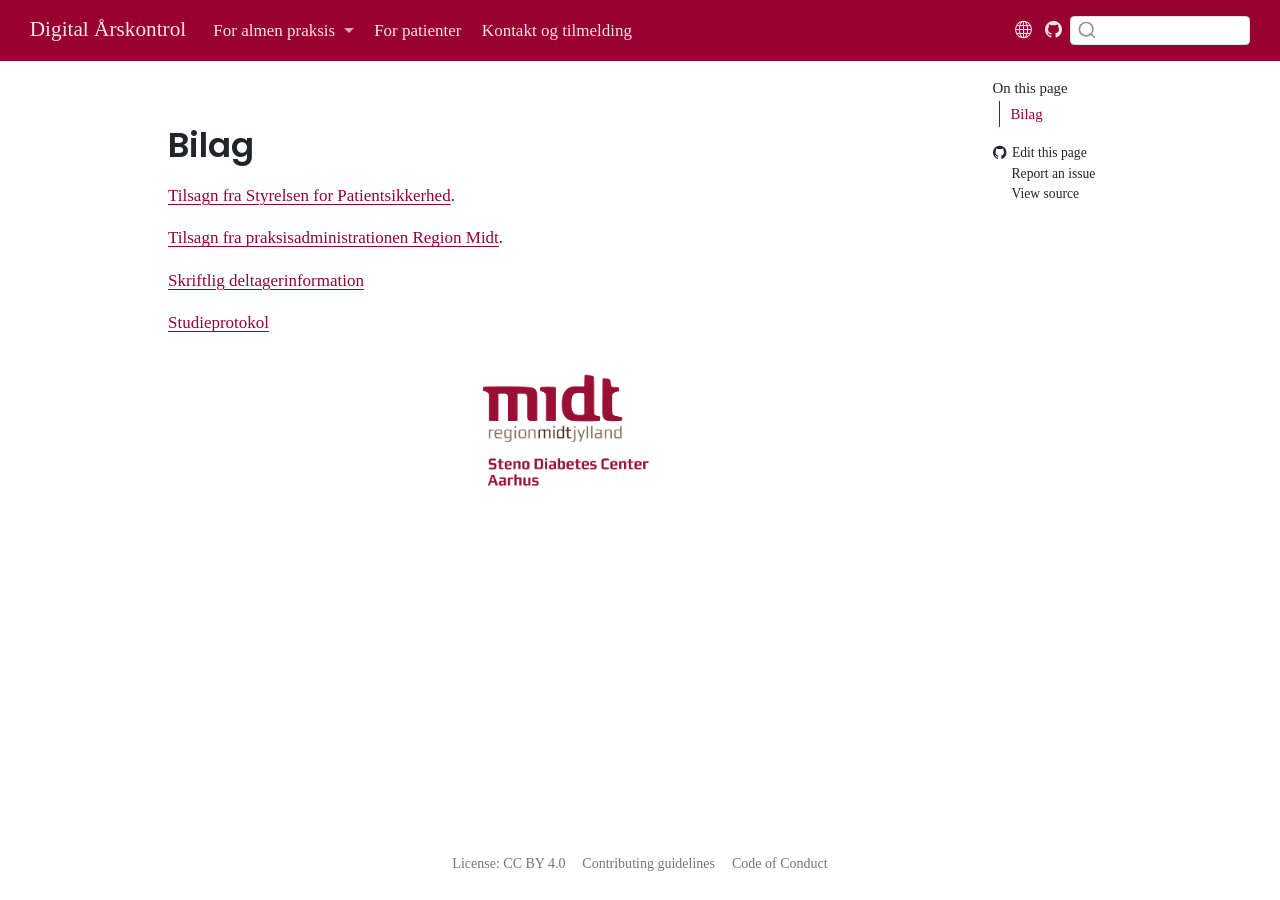
==== commit 9daa1be9: "Built site for gh-pages" ====
--- a/bilag.html
+++ b/bilag.html
@@ -156,7 +156,7 @@
 <p><a href="https://github.com/steno-aarhus/digital-aarskontrol/blob/main/dokumenter/Tilsagn%20fra%20Styrelsen%20for%20patientsikkerhed.pdf">Tilsagn fra Styrelsen for Patientsikkerhed</a>.</p>
 <p><a href="https://github.com/steno-aarhus/digital-aarskontrol/blob/main/dokumenter/Tilsagn%20fra%20praksisadministrationen.pdf">Tilsagn fra praksisadministrationen Region Midt</a>.</p>
 <p><a href="https://github.com/steno-aarhus/digital-aarskontrol/blob/main/dokumenter/Bilag5.%20Skriftlig%20Deltagerinformation.%20Version%202%2005052026%20REN.pdf">Skriftlig deltagerinformation</a></p>
-<p><a href="https://github.com/steno-aarhus/digital-aarskontrol/blob/main/dokumenter/ProtokolDigital%C3%A5rskontrol.pdf">Protokol</a></p>
+<p><a href="https://github.com/steno-aarhus/digital-aarskontrol/blob/main/dokumenter/ProtokolDigital%C3%A5rskontrol.pdf">Studieprotokol</a></p>
 <div class="text-center">
 <p><img src="./images/rm-logo.png" class="img-fluid" width="200"></p>
 </div>
